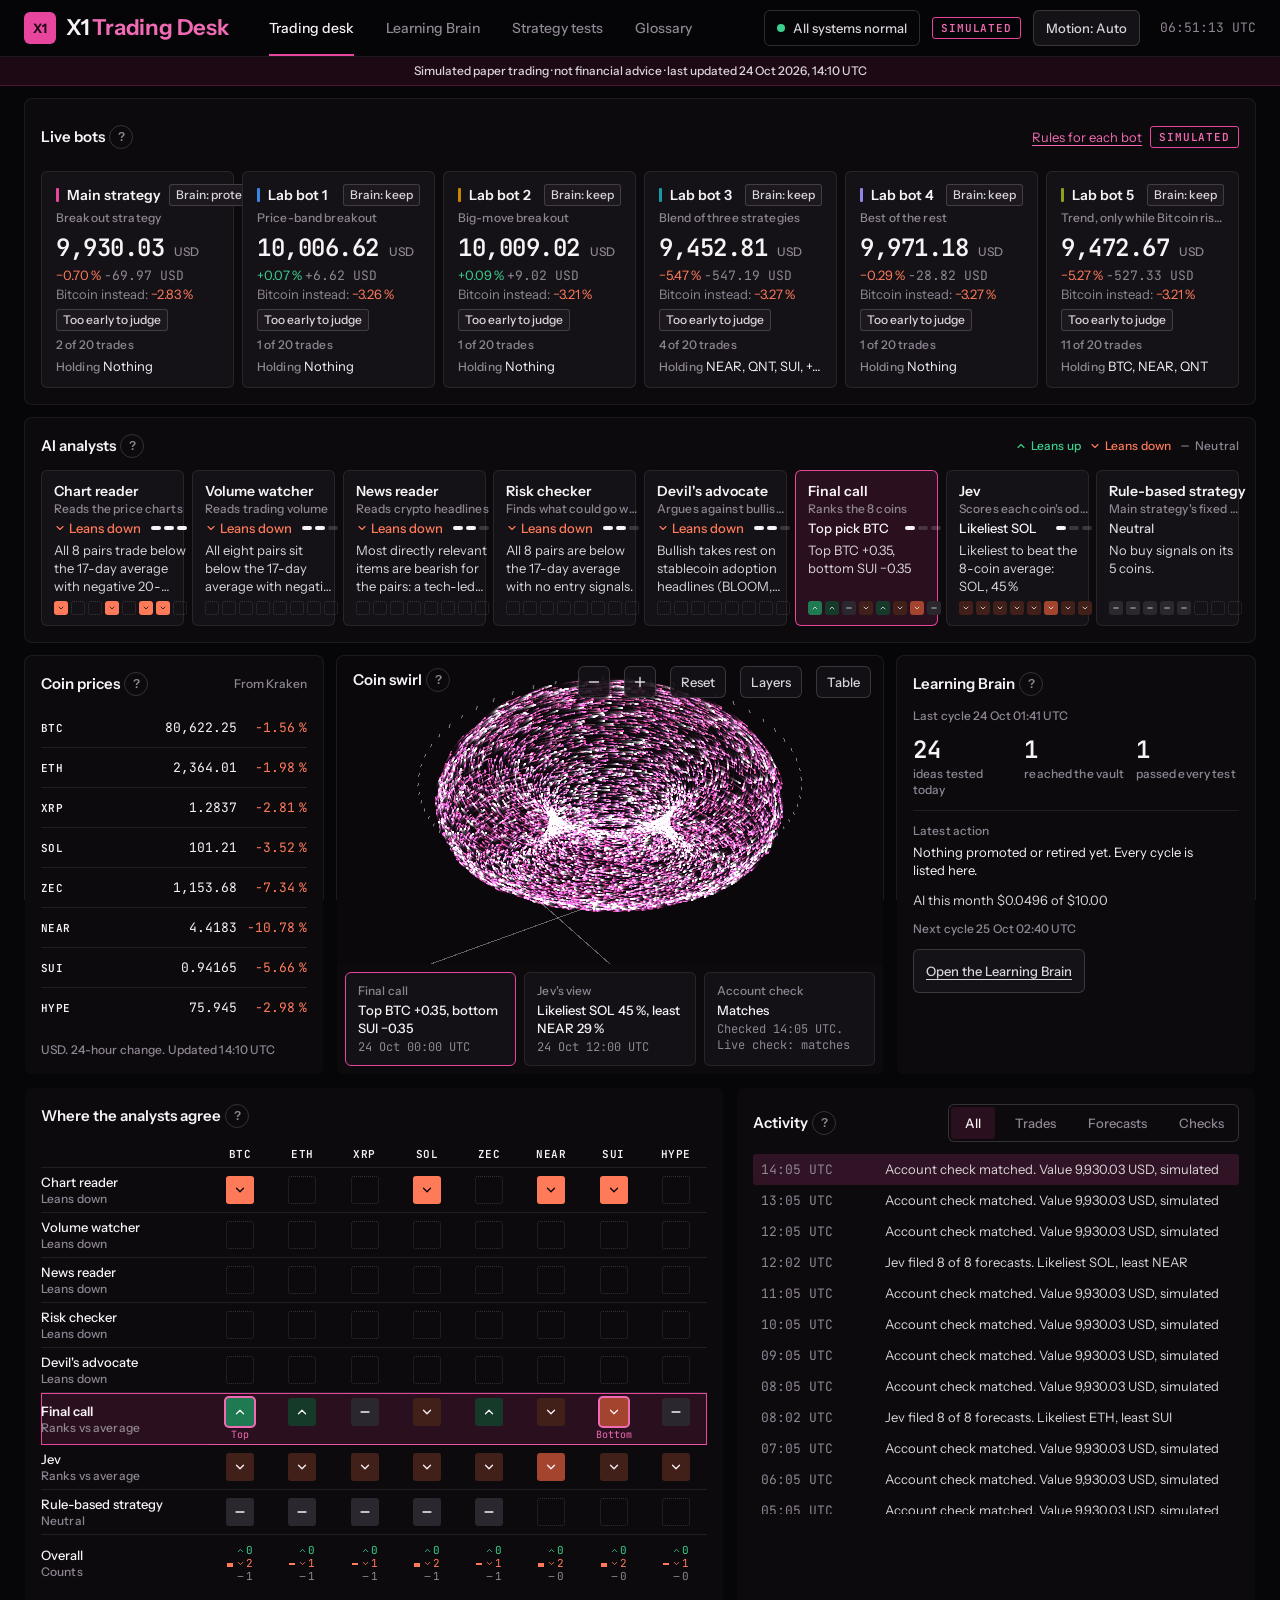
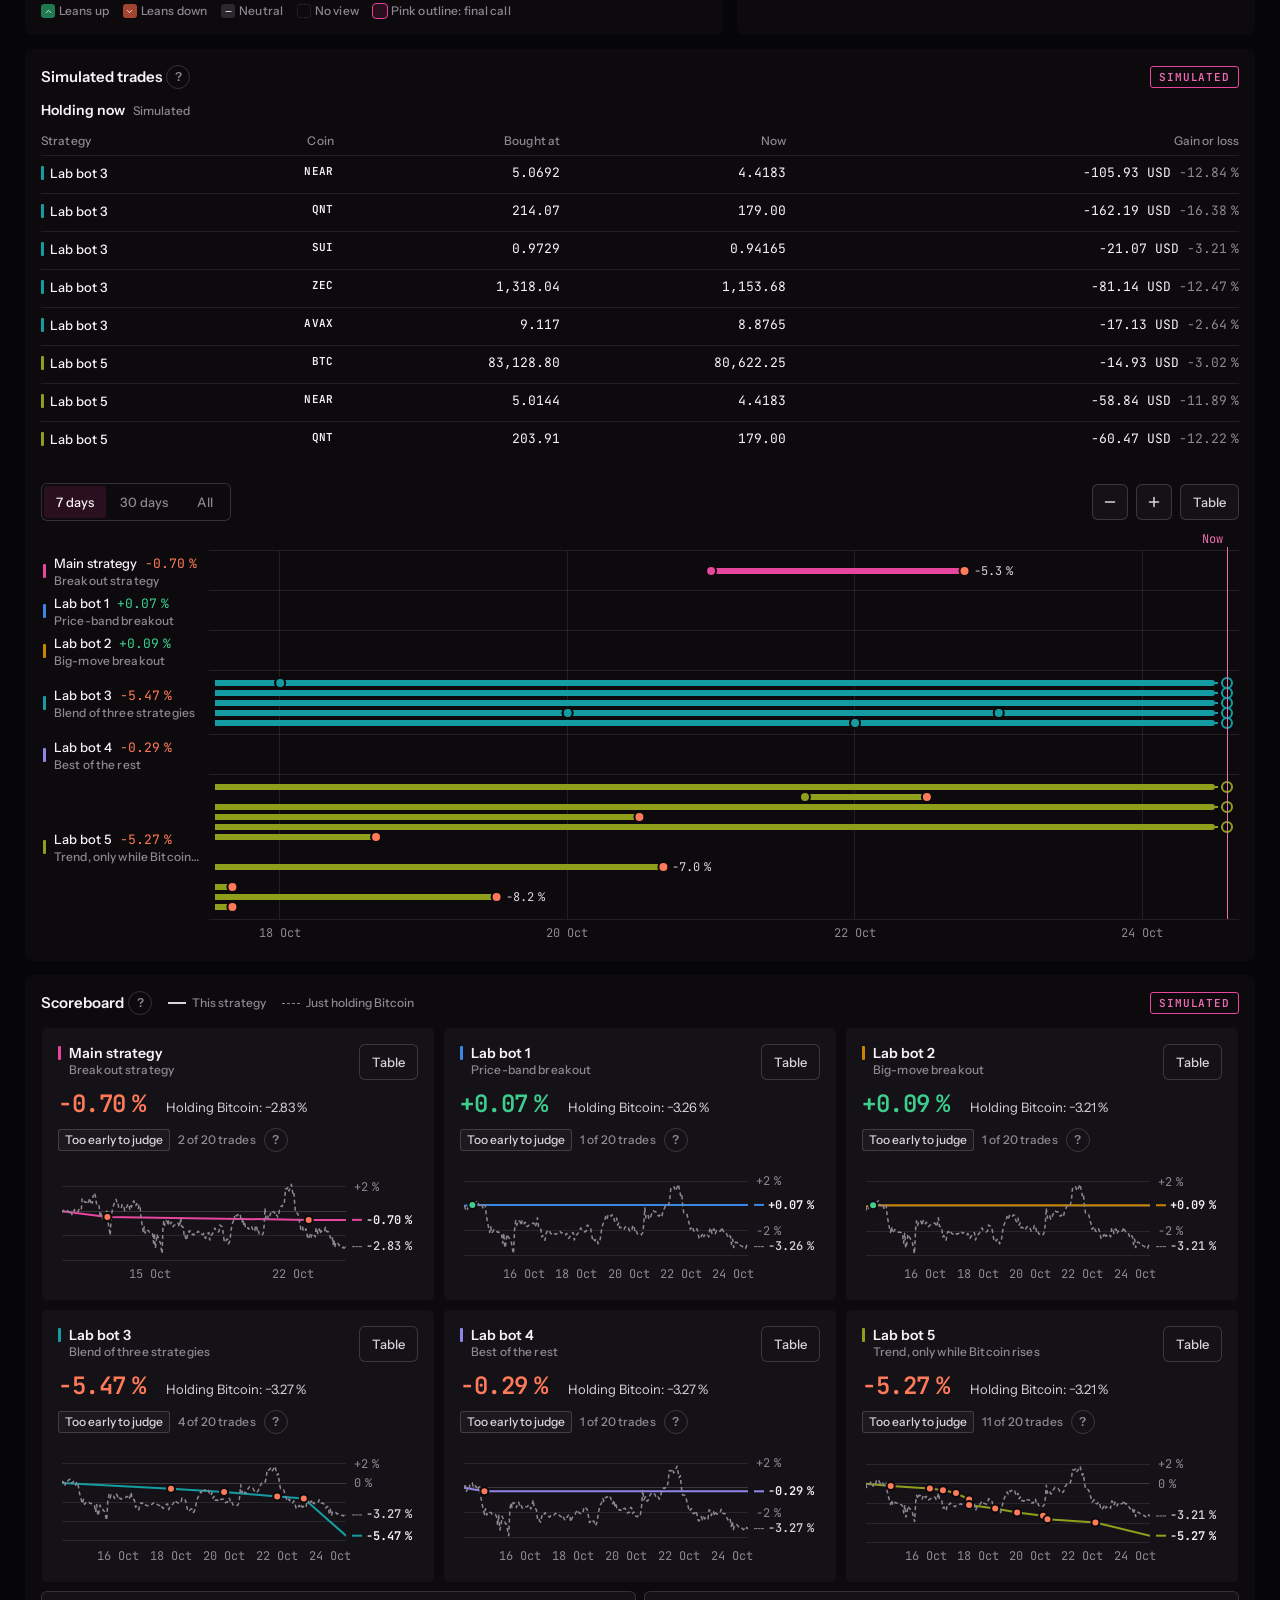
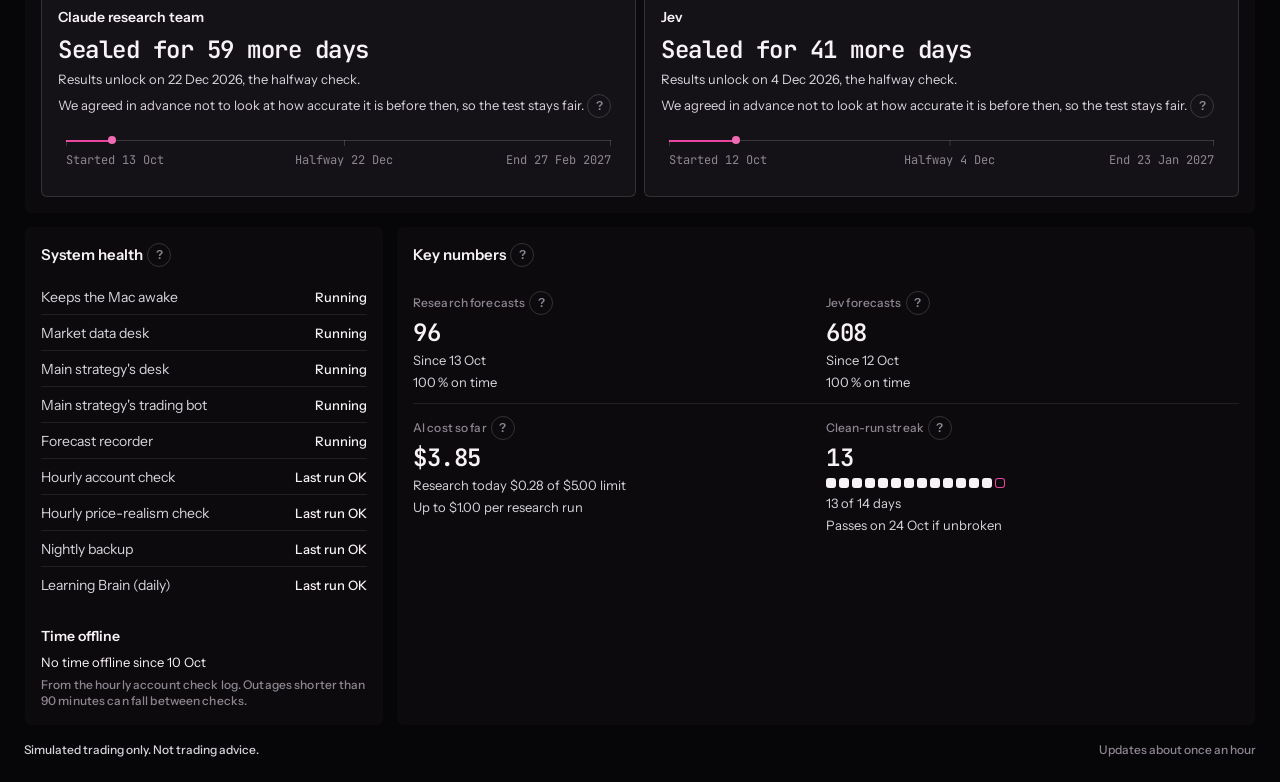
==== index.html @ 458a0d9d "Snapshot 2026-10-24 14:10 UTC" ====
<!doctype html>
<html lang="en" data-motion="on">
<head>
<meta name="robots" content="noindex, nofollow">
<meta name="referrer" content="no-referrer">
<meta charset="utf-8">
<meta name="viewport" content="width=device-width, initial-scale=1">
<meta name="color-scheme" content="dark">
<title>Trading desk · X1</title>
<link rel="icon" type="image/svg+xml" href="./assets/favicon-uSS-8CfS.svg">
  <script type="module" crossorigin src="./assets/desk-BNpgxO-e.js"></script>
  <link rel="modulepreload" crossorigin href="./assets/shell-DyZmgbbQ.js">
  <link rel="modulepreload" crossorigin href="./assets/icons-zOqk7iI_.js">
  <link rel="modulepreload" crossorigin href="./assets/countup-D6njIxAh.js">
  <link rel="stylesheet" crossorigin href="./assets/shell-BkfWQHtd.css">
  <link rel="stylesheet" crossorigin href="./assets/desk-xNZAz26o.css">
</head>
<body>
<a class="skip" href="#swirl">Skip to the coin swirl</a>
<header class="statusbar">
  <div class="sb-inner">
    <a class="brand" href="./"><span class="mark" aria-hidden="true">X1</span><span class="wordmark"><span class="wm-x1">X1 </span><span class="pink">Trading Desk</span></span></a>
    <nav class="sb-nav" aria-label="Pages"><a href="./" aria-current="page"><span class="nav-long">Trading desk</span><span class="nav-short" aria-hidden="true">Desk</span></a><a href="brain.html"><span class="nav-long">Learning Brain</span><span class="nav-short" aria-hidden="true">Brain</span></a><a href="lab.html"><span class="nav-long">Strategy tests</span><span class="nav-short" aria-hidden="true">Tests</span></a><a href="glossary.html">Glossary</a></nav>
    <div class="sb-right">
      <button type="button" class="pill" id="sb-status"><span class="dot" aria-hidden="true"></span><span class="pill-full">Checking systems</span><span class="pill-short">Checking</span></button>
      <div class="pop sb-pop" id="sb-status-pop" role="dialog" aria-label="System status"><p id="sb-status-text">Checking systems.</p></div>
      <button type="button" class="stamp" id="sb-stamp">SIMULATED</button>
      <div class="pop" id="sb-stamp-pop" role="dialog" aria-label="About simulated"><p>No real money. Live trading is off; every amount here is simulated.</p><a class="pop-link" href="glossary.html#simulated">In the glossary</a></div>
      <button type="button" class="btn sb-motion" id="sb-motion"><span class="m-full">Motion: Auto</span><span class="m-short">Motion</span></button>
      <div class="pop" id="sb-motion-pop" role="dialog" aria-label="Show motion">
        <fieldset><legend>Show motion</legend>
          <label class="radio"><input type="radio" name="x1-motion" value="auto"><span id="sb-follow">Follow my Mac</span></label>
          <label class="radio"><input type="radio" name="x1-motion" value="on"><span>On</span></label>
          <label class="radio"><input type="radio" name="x1-motion" value="off"><span>Off</span></label>
        </fieldset>
      </div>
      <span class="clock t-data" id="sb-clock" aria-hidden="true"></span>
    </div>
  </div>
</header><p class="share-banner" role="note">Simulated paper trading · not financial advice · last updated <time id="share-updated">24 Oct 2026, 14:10 UTC</time></p>
<main id="main" class="page desk">
  <h1 class="sr-only">Trading desk</h1>
  <section class="panel p-bots" id="p-bots"></section>
  <section class="panel p-analysts" id="p-analysts"></section>
  <section class="panel p-swirl" id="swirl" aria-labelledby="h-swirl" tabindex="-1"><div id="swirl-host"></div><div id="rail"></div></section>
  <section class="panel p-prices" id="p-prices"></section>
  <section class="panel p-brain" id="p-brain"></section>
  <section class="panel p-agreement" id="p-agreement"></section>
  <section class="panel p-activity" id="p-activity"></section>
  <section class="panel p-trades" id="p-trades"></section>
  <section class="panel p-scoreboard" id="p-scoreboard"></section>
  <section class="panel p-health" id="p-health"></section>
  <section class="panel p-keys" id="p-keys"></section>
</main>
<div class="offline" id="offline" role="alert" hidden></div>
<footer class="site-foot"><span class="mid">Simulated trading only. Not trading advice.</span><span>Updates about once an hour</span></footer>
<div class="sr-only" id="live" aria-live="polite"></div>
</body>
</html>
---- assets/shell-BkfWQHtd.css ----
:root{--lightningcss-light: ;--lightningcss-dark:initial;color-scheme:dark;--bg:#060507;--panel:#0c0a0d;--raised:#151217;--raised-2:#1c181e;--sheet:#110e12;--scrim:#0605079e;--line:#ffffff16;--line-hi:#ffffff29;--line-strong:#ffffff42;--line-solid:#1d1a1f;--hatch:#ffffff0b;--ink:#f7f2f6;--text:#d9d4dc;--muted:#8f8693;--faint:#5d5662;--pink-950:#1d0914;--pink-900:#2a0f1f;--pink-800:#4a1636;--pink-700:#8a2463;--pink-600:#c4307f;--pink-500:#e8459f;--pink-400:#f06bb3;--pink-300:#f594c8;--pink-200:#fabddc;--pink-a16:#e8459f29;--accent:var(--pink-500);--accent-text:var(--pink-400);--on-accent:#1a0711;--up:#3ccf8e;--down:#ff7a59;--warn:#f2b84b;--up-1:#163a2a;--up-2:#1f7a52;--up-3:#3ccf8e;--down-1:#41201a;--down-2:#a3442f;--down-3:#ff7a59;--neutral-cell:#2b272e;--s-arm-a:#e8459f;--s-lab-1:#3987e5;--s-lab-2:#c98500;--s-lab-3:#159ca3;--s-lab-4:#9085e9;--s-lab-5:#8f9f1c;--s-lab-6:#ad6ac8;--s-lab-7:#b97a35;--s-hold:#8f8693;--s-1:4px;--s-2:8px;--s-3:12px;--s-4:16px;--s-5:20px;--s-6:24px;--s-8:32px;--s-10:40px;--s-12:48px;--gap:12px;--pad-panel:16px;--page-x:24px;--row:36px;--r-0:8px;--r-1:6px;--r-2:3px;--shadow-1:0 2px 6px #14040c80, 0 10px 24px -10px #000000b3;--shadow-2:0 24px 56px -18px #040003cc, 0 0 0 1px #f06bb32e;--z-base:0;--z-tilt:1;--z-swirl-ui:2;--z-sticky:20;--z-expanded:15;--z-popover:40;--z-scrim:49;--z-sheet:50;--z-toast:60;--z-skip:70;--d-instant:.1s;--d-fast:.16s;--d-base:.24s;--d-slow:.4s;--d-flip:.48s;--d-count:.9s;--ease-out:cubic-bezier(.16, 1, .3, 1);--ease-out-soft:cubic-bezier(.33, 1, .68, 1);--ease-in-out:cubic-bezier(.65, 0, .35, 1);--ease-in:cubic-bezier(.5, 0, .75, 0);--sans:"Instrument Sans Variable", ui-sans-serif, -apple-system, "Segoe UI", sans-serif;--mono:"JetBrains Mono Variable", ui-monospace, "SF Mono", Menlo, monospace;--lx:-9999px;--ly:-9999px;--lamp-k:0}@media (width<=719px){:root{--gap:10px;--pad-panel:12px;--page-x:16px}}@media (width>=720px) and (width<=1279px){:root{--page-x:20px}}html[data-motion=off] *{transition-duration:0s!important;animation-duration:0s!important}@font-face{font-family:Instrument Sans Variable;font-style:normal;font-display:swap;font-weight:400 700;src:url(./instrument-sans-latin-wght-normal-BbzFLZTg.woff2)format("woff2-variations");unicode-range:U+??,U+131,U+152-153,U+2BB-2BC,U+2C6,U+2DA,U+2DC,U+304,U+308,U+329,U+2000-206F,U+20AC,U+2122,U+2191,U+2193,U+2212,U+2215,U+FEFF,U+FFFD}@font-face{font-family:JetBrains Mono Variable;font-style:normal;font-display:swap;font-weight:100 800;src:url(./jetbrains-mono-latin-wght-normal-B9CIFXIH.woff2)format("woff2-variations");unicode-range:U+??,U+131,U+152-153,U+2BB-2BC,U+2C6,U+2DA,U+2DC,U+304,U+308,U+329,U+2000-206F,U+20AC,U+2122,U+2191,U+2193,U+2212,U+2215,U+FEFF,U+FFFD}*,:before,:after{box-sizing:border-box}html{background:var(--bg);-webkit-text-size-adjust:100%;scrollbar-width:thin;scrollbar-color:#2b272e transparent}body{min-height:100dvh;color:var(--text);font:400 14px/20px var(--sans);font-size-adjust:from-font;font-feature-settings:"ss01" 0;-webkit-font-smoothing:antialiased;caret-color:var(--pink-400);background:radial-gradient(circle 240px at var(--lx) var(--ly), rgba(255, 150, 200, calc(var(--lamp-k) * .14)) 0, rgba(255, 150, 200, calc(var(--lamp-k) * .14)) 90px, rgba(255, 150, 200, calc(var(--lamp-k) * .063)) 165px, #ff96c800 240px) fixed, var(--bg);margin:0}::selection{color:#fff;background:#e8459f59}a{color:var(--accent-text);text-underline-offset:3px;text-decoration-thickness:1px}a:hover{color:var(--pink-300)}:focus-visible{outline:2px solid var(--pink-400);outline-offset:2px;border-radius:inherit}button,input,select,textarea{font:inherit;color:inherit}button{cursor:pointer}h1,h2,h3{text-wrap:balance;margin:0}p{text-wrap:pretty;margin:0}table{border-collapse:collapse;width:100%}[hidden]{display:none!important}.num,[data-num]{font-family:var(--mono);font-variant-numeric:tabular-nums;font-feature-settings:"zero" 0}.t-display{font:600 32px/36px var(--mono);letter-spacing:-.02em;color:var(--ink);font-variant-numeric:tabular-nums}.t-kpi{font:600 24px/28px var(--mono);letter-spacing:-.02em;color:var(--ink);font-variant-numeric:tabular-nums}.t-h1{font:650 24px/30px var(--sans);letter-spacing:-.01em;color:var(--ink)}.t-h2{font:600 15px/20px var(--sans);color:var(--ink)}.t-h3{font:600 14px/18px var(--sans);color:var(--ink)}.t-body{font:400 14px/20px var(--sans)}.t-small{font:400 13px/18px var(--sans)}.t-label{font:500 12px/16px var(--sans);letter-spacing:.01em;color:var(--muted)}.t-data{font:400 13px/18px var(--mono);font-variant-numeric:tabular-nums}.t-data-sm{font:400 12px/16px var(--mono);font-variant-numeric:tabular-nums}.t-tick{font:600 11px/14px var(--mono);letter-spacing:.04em;text-transform:uppercase}.ink{color:var(--ink)}.muted{color:var(--muted)}.up{color:var(--up)}.down{color:var(--down)}.pink{color:var(--accent-text)}.sr-only{clip:rect(0 0 0 0);white-space:nowrap;border:0;width:1px;height:1px;margin:-1px;padding:0;overflow:hidden;position:absolute!important}.ellipsis{text-overflow:ellipsis;white-space:nowrap;min-width:0;overflow:hidden}.skip{z-index:var(--z-skip);background:var(--raised);color:var(--ink);border-radius:var(--r-1);border:1px solid var(--line-strong);padding:12px 16px;text-decoration:none;position:fixed;top:-100px;left:16px}.skip:focus{top:12px}.panel{border-radius:var(--r-0);min-width:0;padding:var(--pad-panel);background:radial-gradient(circle 240px at var(--lx) var(--ly), rgba(255, 150, 200, calc(var(--lamp-k) * .135)) 0, rgba(255, 150, 200, calc(var(--lamp-k) * .135)) 90px, rgba(255, 150, 200, calc(var(--lamp-k) * .061)) 165px, #ff96c800 240px) padding-box fixed, linear-gradient(var(--panel), var(--panel)) padding-box, radial-gradient(circle 200px at var(--lx) var(--ly), color-mix(in srgb, var(--pink-400) calc(var(--lamp-k) * 70%), var(--line-solid)) 0, var(--line-solid) 70%) border-box fixed;border:1px solid #0000;position:relative}.card{border-radius:var(--r-1);background:radial-gradient(circle 240px at var(--lx) var(--ly), rgba(255, 150, 200, calc(var(--lamp-k) * .08)) 0, rgba(255, 150, 200, calc(var(--lamp-k) * .08)) 90px, rgba(255, 150, 200, calc(var(--lamp-k) * .036)) 165px, #ff96c800 240px) padding-box fixed, linear-gradient(var(--raised), var(--raised)) padding-box, radial-gradient(circle 200px at var(--lx) var(--ly), color-mix(in srgb, var(--pink-400) calc(var(--lamp-k) * 70%), #29252b) 0, #29252b 70%) border-box fixed;border:1px solid #0000;min-width:0;position:relative}.panel-head{align-items:center;gap:var(--s-2);min-height:24px;margin-bottom:var(--s-3);flex-wrap:wrap;display:flex}.panel-head .t-h2{align-items:center;gap:var(--s-1);display:flex}.panel-head .push{align-items:center;gap:var(--s-2);flex-wrap:wrap;margin-left:auto;display:flex}.tag{font:500 12px/16px var(--sans);color:var(--muted)}.empty{color:var(--muted);font:400 13px/18px var(--sans)}.skeleton{border-radius:var(--r-2);background:var(--raised);height:14px;margin:8px 0;display:block}.skeleton.w60{width:60%}.skeleton.w40{width:40%}.skeleton.w80{width:80%}.stamp{font:600 11px/14px var(--mono);letter-spacing:.08em;color:var(--accent-text);border:1px solid var(--pink-500);border-radius:var(--r-2);white-space:nowrap;background:0 0;justify-content:center;align-items:center;padding:3px 8px;display:inline-flex}button.stamp{position:relative}button.stamp:after,.hit:after{content:"";position:absolute;inset:-12px -4px}.btn{border-radius:var(--r-1);border:1px solid var(--line-hi);background:var(--raised);min-height:36px;color:var(--text);font:500 13px/18px var(--sans);white-space:nowrap;transition:background-color .12s var(--ease-out), border-color .12s var(--ease-out), transform 80ms var(--ease-out);justify-content:center;align-items:center;gap:6px;padding:0 12px;display:inline-flex;position:relative}.btn:after{content:"";position:absolute;inset:-5px}.btn:hover{background:var(--raised-2);border-color:var(--line-strong);color:var(--ink)}.btn:active{transform:scale(.98)translateY(1px)}.btn[aria-pressed=true]{background:var(--pink-900);border-color:var(--pink-500);color:var(--ink)}.icon{vertical-align:-3px;flex:none;width:16px;height:16px;display:inline-block}.seg{border:1px solid var(--line-hi);border-radius:var(--r-1);background:var(--panel);gap:2px;padding:2px;display:inline-flex}.seg label{border-radius:var(--r-2);min-width:44px;min-height:32px;font:500 13px/18px var(--sans);color:var(--muted);cursor:pointer;transition:background-color .12s var(--ease-out), color .12s var(--ease-out);justify-content:center;align-items:center;padding:0 12px;display:inline-flex;position:relative}.seg label:after{content:"";position:absolute;inset:-7px -1px}.seg label:hover{color:var(--text)}.seg input{opacity:0;width:1px;height:1px;position:absolute}.seg label:has(input:checked){background:var(--pink-900);color:var(--ink)}.seg label:has(input:focus-visible){outline:2px solid var(--pink-400);outline-offset:1px}.chip{border-radius:var(--r-2);border:1px solid var(--line-hi);font:500 12px/16px var(--sans);color:var(--text);background:var(--raised-2);white-space:nowrap;align-items:center;gap:4px;padding:2px 6px;display:inline-flex}.chip.warn{color:var(--warn)}.chip.bad{color:var(--down)}.q{border:1px solid var(--line-hi);width:24px;height:24px;color:var(--muted);font:600 12px/1 var(--sans);transition:border-color .12s var(--ease-out), color .12s var(--ease-out);background:0 0;border-radius:50%;flex:none;place-items:center;padding:0;display:inline-grid;position:relative}.q:after{content:"";border-radius:50%;position:absolute;inset:-11px}.q:hover,.q[aria-expanded=true]{border-color:var(--line-strong);color:var(--ink)}.pop{background:var(--raised);max-width:min(300px,100vw - 16px);color:var(--text);border:1px solid var(--line-hi);border-radius:var(--r-1);box-shadow:var(--shadow-1);font:400 14px/20px var(--sans);text-align:left;z-index:var(--z-popover);margin:0;padding:12px 16px;position:fixed;inset:auto}[popover]:not(:popover-open){pointer-events:none}.pop p+p,.pop p+a,.pop p+.pop-list{margin-top:8px}.pop .pop-link{align-items:center;min-height:44px;margin-bottom:-12px;display:inline-flex}.pop .pop-list{margin:8px 0 0;padding-left:18px}.pop fieldset{border:0;margin:0;padding:0}.pop legend{font:600 14px/18px var(--sans);color:var(--ink);margin-bottom:4px;padding:0}.pop .radio{cursor:pointer;align-items:center;gap:10px;min-height:44px;display:flex}.pop .radio input{accent-color:var(--pink-500);width:16px;height:16px;margin:0}.copy-btn{background:var(--raised-2);min-height:36px}.copy-btn .lbl{text-align:left;min-width:9ch;display:inline-block}.dir{align-items:center;gap:4px;display:inline-flex}.page{max-width:1560px;padding:12px var(--page-x) 0;margin:0 auto}.site-foot{max-width:1560px;padding:16px var(--page-x) 24px;flex-wrap:wrap;justify-content:space-between;gap:12px;margin:0 auto;display:flex}.site-foot span{font:500 12px/16px var(--sans);color:var(--muted)}.site-foot .mid{color:var(--text)}.offline{z-index:var(--z-toast);border:1px solid var(--down);border-radius:var(--r-0);background:var(--raised);width:min(560px,100vw - 32px);color:var(--ink);box-shadow:var(--shadow-1);padding:12px 16px;position:fixed;top:64px;left:50%;transform:translate(-50%)}@media (width<=719px){.offline{top:104px}}.tbl th{font:500 12px/16px var(--sans);letter-spacing:.01em;color:var(--muted);text-align:right;border-bottom:1px solid var(--line);white-space:nowrap;padding:6px 0 6px 12px}.tbl td{border-bottom:1px solid var(--line);text-align:right;vertical-align:top;color:var(--ink);padding:8px 0 8px 12px}.tbl th:first-child,.tbl td:first-child{text-align:left;padding-left:0}.tbl tr:last-child td{border-bottom:0}.tap-ring{border:1px solid var(--pink-400);pointer-events:none;width:120px;height:120px;z-index:var(--z-toast);opacity:0;border-radius:50%;margin:-60px 0 0 -60px;position:fixed;top:0;left:0}[data-turn]{transform-origin:50%;will-change:transform}[data-turn] .card,.card[data-turn]{--lx:var(--tx,-9999px);--ly:var(--ty,-9999px);background-attachment:scroll}@view-transition{navigation:auto}.statusbar{view-transition-name:statusbar}::view-transition-old(root){animation:.16s cubic-bezier(.5,0,.75,0) both vt-out}::view-transition-new(root){animation:.24s var(--ease-out-soft) both vt-in}::view-transition-group(statusbar){animation:none}@keyframes vt-out{to{opacity:0}}@keyframes vt-in{0%{opacity:0;transform:translateY(8px)}}.statusbar{z-index:var(--z-sticky);-webkit-backdrop-filter:blur(12px);border-bottom:1px solid var(--line);background:#060507db;position:sticky;top:0}.sb-inner{max-width:1560px;height:56px;padding:0 var(--page-x);align-items:center;gap:var(--s-6);margin:0 auto;display:flex}.brand{color:var(--ink);flex:none;align-items:center;gap:10px;min-height:44px;text-decoration:none;display:flex}.brand:hover{color:var(--ink)}.mark{border-radius:var(--r-1);background:var(--pink-500);width:32px;height:32px;color:var(--on-accent);font:700 13px/1 var(--sans);letter-spacing:-.01em;place-items:center;display:grid}.wordmark{font:650 22px/28px var(--sans);letter-spacing:-.01em;white-space:nowrap}.sb-nav{align-items:stretch;height:56px;display:flex}.sb-nav a{color:var(--muted);font:500 14px/20px var(--sans);white-space:nowrap;transition:color .12s var(--ease-out);align-items:center;padding:0 16px;text-decoration:none;display:flex;position:relative}.sb-nav a:after{content:"";background:var(--pink-500);transform-origin:0;height:2px;transition:transform .2s var(--ease-out);position:absolute;bottom:0;left:16px;right:16px;transform:scaleX(0)}.sb-nav a:hover{color:var(--text)}.sb-nav a:hover:after{background:var(--line-strong);transform:scaleX(.35)}.sb-nav a[aria-current=page]{color:var(--ink)}.sb-nav a[aria-current=page]:after{background:var(--pink-500);transform:scaleX(1)}.sb-nav .nav-short{display:none}.sb-right{align-items:center;gap:var(--s-3);min-width:0;margin-left:auto;display:flex}.pill{border-radius:var(--r-1);border:1px solid var(--line-hi);min-height:36px;color:var(--text);font:500 13px/18px var(--sans);white-space:nowrap;transition:background-color .12s var(--ease-out), border-color .12s var(--ease-out);background:0 0;align-items:center;gap:8px;padding:0 12px;display:inline-flex;position:relative}.pill:after{content:"";position:absolute;inset:-5px}.pill:hover{background:var(--raised-2);border-color:var(--line-strong)}.pill .dot{background:var(--up);border-radius:50%;flex:none;width:8px;height:8px}.pill.attn .dot{background:var(--warn)}.pill.attn{color:var(--ink)}.pill-short,.sb-motion .m-short{display:none}.clock{color:var(--muted);white-space:nowrap;text-align:right;min-width:13ch}.sb-pop{max-width:min(360px,100vw - 16px)}@media (width<=1279px){.wordmark{font-size:20px}.sb-inner{gap:var(--s-4)}.pill-full{display:none}.pill-short{display:inline}.sb-nav a{padding:0 12px}.sb-nav a:after{left:12px;right:12px}}@media (width<=1023px){.sb-nav .nav-long{clip:rect(0 0 0 0);white-space:nowrap;width:1px;height:1px;position:absolute;overflow:hidden}.sb-nav .nav-short{display:inline}.clock,.pill-full{display:none}.pill-short{display:inline}.sb-inner{gap:var(--s-2)}.sb-nav a{padding:0 12px}.sb-nav a:after{left:12px;right:12px}.wordmark{font-size:18px;line-height:24px}}@media (width<=899px){.sb-motion .m-full{display:none}.sb-motion .m-short{display:inline}.wm-x1{clip:rect(0 0 0 0);white-space:nowrap;width:1px;height:1px;position:absolute;overflow:hidden}.sb-nav a{padding:0 10px}.sb-nav a:after{left:10px;right:10px}}@media (width<=859px){.pill{justify-content:center;min-width:44px;padding:0 10px}.pill-short{display:none}.pill-full{clip:rect(0 0 0 0);white-space:nowrap;width:1px;height:1px;display:inline;overflow:hidden;position:absolute!important}}@media (width<=719px){.sb-inner{height:auto;padding:0 var(--page-x);flex-wrap:wrap;row-gap:0}.brand{height:52px}.pill{justify-content:center;min-width:44px;padding:0 10px}.pill-short{display:none}.pill-full{clip:rect(0 0 0 0);white-space:nowrap;width:1px;height:1px;display:inline;overflow:hidden;position:absolute!important}.sb-nav{width:calc(100% + 2 * var(--page-x));margin:0 calc(-1 * var(--page-x));border-top:1px solid var(--line);order:3;height:45px}.sb-nav a{flex:1 1 0;justify-content:center;padding:0 4px;font-size:13px}.sb-nav a:after{left:12px;right:12px}.wordmark{font-size:17px;line-height:24px}.mark{width:28px;height:28px;font-size:12px}.brand{gap:8px}.sb-right{gap:6px}.stamp{padding:3px 6px}.sb-motion{padding:0 10px}}@media (width<=370px){.wordmark{font-size:15px}}.desk{gap:var(--gap);grid-template-columns:minmax(0,1fr);grid-template-areas:"sw""bt""an""pr""bc""ag""at""tr""sb""he""ke";display:grid}.p-bots{grid-area:bt}.p-analysts{grid-area:an}.p-swirl{grid-area:sw}.p-prices{grid-area:pr}.p-brain{grid-area:bc}.p-agreement{grid-area:ag}.p-activity{grid-area:at}.p-trades{grid-area:tr}.p-scoreboard{grid-area:sb}.p-health{grid-area:he}.p-keys{grid-area:ke}@media (width>=720px){.desk{grid-template-columns:minmax(0,1fr) minmax(0,1fr);grid-template-areas:"sw sw""bt bt""an an""pr bc""ag ag""at at""tr tr""sb sb""he he""ke ke"}}@media (width>=1024px){.desk{grid-template-columns:minmax(0,1fr) minmax(0,1fr);grid-template-areas:"sw sw""bt bt""an an""pr bc""ag at""tr tr""sb sb""he ke"}}@media (width>=1024px) and (width<=1279px){.desk{grid-template-columns:340px minmax(0,1fr) 400px;grid-template-areas:"sw sw sw""bt bt bt""an an an""pr bc bc""ag ag at""tr tr tr""sb sb sb""he ke ke"}}@media (width>=1280px){.desk{grid-template:"bt bt bt bt bt""an an an an an""pr sw sw sw bc"clamp(420px,100dvh - 486px,640px)"ag ag ag at at""tr tr tr tr tr""sb sb sb sb sb""he he ke ke ke"/300px 48px minmax(0,1fr) 148px 360px}.p-prices,.p-brain{overflow:auto}}.lab,.gloss{gap:var(--gap);display:grid}.page-title{justify-content:space-between;align-items:baseline;gap:var(--s-3);padding:var(--s-3) 0 var(--s-1);flex-wrap:wrap;display:flex}.share-banner{padding:6px var(--page-x);text-align:center;font:500 12px/16px var(--sans);color:var(--text);background:var(--pink-950);border-bottom:1px solid var(--pink-800);margin:0}
---- assets/desk-xNZAz26o.css ----
.p-analysts{position:relative}.an-legend{gap:12px;display:flex}.an-legend .icon,.an-stance .icon{width:12px;height:12px}.an-strip{grid-template-columns:repeat(8,minmax(0,1fr));gap:8px;display:grid}.an-card{min-width:0;height:156px;transition:opacity .2s var(--ease-out-soft);position:relative}.an-card.is-lifted{z-index:var(--z-expanded)}.has-open .an-card:not(.is-open){opacity:.55}.an-inner{height:100%;transition:border-color .12s var(--ease-out);grid-template-rows:auto minmax(0,1fr) 14px;row-gap:4px;padding:10px 12px;display:grid}.an-head{grid-template-rows:18px 16px 18px;row-gap:2px;min-width:0;display:grid}.an-card:hover .an-inner,.an-card.is-linked .an-inner{border-color:var(--line-strong)}.an-card.is-linked .an-inner{box-shadow:inset 0 0 0 1px var(--pink-400)}.an-card.final .an-inner{background:radial-gradient(circle 240px at var(--lx) var(--ly), rgba(255, 150, 200, calc(var(--lamp-k) * .08)) 0, rgba(255, 150, 200, calc(var(--lamp-k) * .08)) 90px, rgba(255, 150, 200, calc(var(--lamp-k) * .036)) 165px, #ff96c800 240px) padding-box, linear-gradient(var(--pink-900), var(--pink-900)) padding-box, linear-gradient(var(--pink-500), var(--pink-500)) border-box}.an-btn{all:unset;cursor:pointer;min-width:0;display:block}.an-btn:after{content:"";border-radius:var(--r-1);position:absolute;inset:0}.an-btn:focus-visible:after{outline:2px solid var(--pink-400);outline-offset:2px}.an-card:not(.is-open) .an-inner:has(.an-btn:active){transition:transform 80ms var(--ease-out);transform:scale(.985)}.an-stance{align-items:center;gap:6px;min-width:0;display:flex}.an-stance .sw{white-space:nowrap;text-overflow:ellipsis;align-items:center;gap:3px;min-width:0;font-weight:500;display:inline-flex;overflow:hidden}.an-stance .pips{margin-left:auto}.an-conf{white-space:nowrap;display:none}.pips{flex:none;gap:3px;display:inline-flex}.pips[hidden]{display:none}.pips i{background:var(--line-hi);border-radius:2px;width:10px;height:4px}.pips i.on{background:var(--ink)}.an-reason{color:var(--text);-webkit-line-clamp:3;text-wrap:pretty;-webkit-box-orient:vertical;max-height:3lh;display:-webkit-box;overflow:hidden}.an-coins{gap:3px;display:flex}.cell{border-radius:var(--r-2);width:28px;height:28px;color:var(--ink);transition:background-color .24s var(--ease-in-out), color .24s var(--ease-in-out);place-items:center;display:inline-grid}.cell.sm{width:14px;height:14px}.cell.sm .icon{width:8px;height:8px}.cell .icon{width:14px;height:14px}.cell.up1{background:var(--up-1)}.cell.up2{background:var(--up-2)}.cell.up3{background:var(--up-3);color:var(--bg)}.cell.dn1{background:var(--down-1)}.cell.dn2{background:var(--down-2)}.cell.dn3{background:var(--down-3);color:var(--bg)}.cell.neu{background:var(--neutral-cell)}.cell.none{outline:1px dotted var(--line-hi);outline-offset:-1px}.an-more{display:none}.an-card.is-open .an-inner{top:0;left:var(--shift,0px);width:var(--w,560px);border-radius:var(--r-0);height:auto;max-height:min(70dvh,620px);box-shadow:var(--shadow-2);border-color:var(--line-strong);flex-direction:column;padding:16px;display:flex;position:absolute}.an-card.final.is-open .an-inner{background:radial-gradient(circle 240px at var(--lx) var(--ly), rgba(255, 150, 200, calc(var(--lamp-k) * .08)) 0, rgba(255, 150, 200, calc(var(--lamp-k) * .08)) 90px, rgba(255, 150, 200, calc(var(--lamp-k) * .036)) 165px, #ff96c800 240px) padding-box, linear-gradient(var(--raised), var(--raised)) padding-box, linear-gradient(var(--pink-500), var(--pink-500)) border-box}.an-card.is-flipping .an-inner{overflow:hidden}.an-card.is-open .an-head{flex:none;padding-right:48px;position:relative}.an-card.is-open .an-reason,.an-card.is-open .an-coins{display:none}.an-card.is-open .an-conf{display:inline}.an-card.is-open .an-stance .pips{margin-left:6px}.an-card.is-open .an-more:not([hidden]){overscroll-behavior:contain;scrollbar-width:thin;scrollbar-color:#2b272e transparent;flex:auto;min-height:0;margin:12px -16px -16px;padding:0 16px 16px;display:block;overflow:auto}.an-more:focus{outline:none}.btn.ic.an-x{z-index:1;width:44px;height:44px;min-height:44px;padding:0;position:absolute;top:4px;right:4px}.an-x:after{inset:0}.blk+.blk{margin-top:20px}.blk h4{margin:0 0 6px}.blk p+p{margin-top:4px}.ad-coins{grid-template-columns:repeat(8,minmax(0,1fr));gap:8px 4px;margin:0;padding:0;list-style:none;display:grid}.ad-coin{text-align:center;justify-items:center;gap:4px;min-width:0;display:grid}.ad-coin .t-data-sm{overflow-wrap:anywhere}.ad-reasons{gap:6px;margin:12px 0 0;padding:0;list-style:none;display:grid}.ad-reasons li{grid-template-columns:44px minmax(0,1fr);align-items:baseline;gap:8px;display:grid}.ad-reasons .t-small{-webkit-line-clamp:2;-webkit-box-orient:vertical;display:-webkit-box;overflow:hidden}.ad-hist{margin:0;padding:0;list-style:none;display:grid}.ad-row{border-top:1px solid var(--line);grid-template-columns:136px minmax(0,1fr);gap:12px;padding:8px 0;display:grid}.ad-row:first-child{border-top:0;padding-top:0}.ad-row-b{gap:2px;min-width:0;display:grid}.ad-word{font-weight:500}.ad-row-b>.t-small:not(.ad-word):not(.ad-note){-webkit-line-clamp:2;-webkit-box-orient:vertical;display:-webkit-box;overflow:hidden}.ad-note-btn{all:unset;min-height:44px;font:500 13px/18px var(--sans);color:var(--accent-text);cursor:pointer;text-underline-offset:3px;justify-self:start;align-items:center;text-decoration:underline;text-decoration-thickness:1px;display:inline-flex;position:relative}.ad-note-btn:hover{color:var(--pink-300)}.ad-note-btn:focus-visible{outline:2px solid var(--pink-400);outline-offset:2px;border-radius:var(--r-2)}.ad-note{color:var(--text);max-width:68ch;overflow:hidden}.ad-foot{border-top:1px solid var(--line);flex-wrap:wrap;align-items:center;gap:4px 16px;padding-top:12px;display:flex}.ad-foot .q-wrap{margin-left:auto}.an-lock{min-height:44px;font:500 12px/16px var(--sans);align-items:center;display:inline-flex}.an-sheet{border:0;border-top:1px solid var(--line-strong);border-radius:var(--r-0) var(--r-0) 0 0;background:var(--sheet);width:100%;max-width:100%;max-height:86dvh;color:var(--text);box-shadow:var(--shadow-2);overscroll-behavior:contain;margin:0;padding:0;position:fixed;inset:auto 0 0;overflow:hidden}.an-sheet[open]{flex-direction:column;display:flex}.an-sheet.final{border-top-color:var(--pink-500)}.an-sheet::backdrop{background:var(--scrim);overscroll-behavior:contain;animation:an-scrim .24s var(--ease-out-soft);overflow:hidden}@keyframes an-scrim{0%{opacity:0}}html[data-motion=off] .an-sheet::backdrop{animation:none}.sh-grab{touch-action:none;cursor:grab;border-bottom:1px solid var(--line);flex:none;padding:8px 16px 12px;position:relative}.sh-handle{background:var(--line-strong);border-radius:2px;width:36px;height:4px;margin:0 auto 10px;display:block}.sh-head{gap:2px;padding-right:48px;display:grid}.sh-head h3:focus{outline:none}.sh-head .an-stance .pips{margin-left:6px}.an-sheet .an-x{top:12px;right:8px}.sh-body{overscroll-behavior:contain;padding:16px 16px max(16px, env(safe-area-inset-bottom));overflow:auto}.an-sheet .ad-coins{grid-template-columns:repeat(4,minmax(0,1fr))}.an-sheet .ad-row{grid-template-columns:minmax(0,1fr);gap:2px}@media (width<=1279px){.an-strip{grid-template-columns:repeat(4,minmax(0,1fr))}.an-card{height:164px}}@media (width<=719px){.an-strip{grid-template-columns:repeat(2,minmax(0,1fr))}.an-legend{display:none}}.mx-wrap{overflow:visible}.mx{table-layout:fixed;border-collapse:separate;border-spacing:0;width:100%}.mx th,.mx td{text-align:center;border-bottom:1px solid var(--line);vertical-align:middle;height:44px;padding:0 2px}.mx thead th{color:var(--ink);vertical-align:bottom;height:28px;padding-bottom:6px}.mx thead th:first-child,.mx tbody th{text-align:left;width:168px}.mx tbody th{padding:0 8px 0 0;font-weight:400}.mx td{position:relative}.mx td .cell{vertical-align:middle}.mx td:hover .cell{outline:1px solid var(--ink);outline-offset:1px}.mx-rn{all:unset;cursor:pointer;border-radius:var(--r-2);align-content:center;width:100%;min-height:44px;display:grid;position:relative}.mx-rn:focus-visible{outline:2px solid var(--pink-400);outline-offset:-2px}.mx th .rn{color:var(--ink);text-overflow:ellipsis;white-space:nowrap;font-weight:500;overflow:hidden}.mx th .t-label{text-overflow:ellipsis;white-space:nowrap;overflow:hidden}.mx-rn:hover .rn{color:var(--accent-text);text-underline-offset:3px;text-decoration:underline;text-decoration-thickness:1px}.mx tr{transition:background-color .12s var(--ease-out)}.mx tbody tr:not(.final):not(.overall):hover,.mx tbody tr.is-linked:not(.final){background:var(--raised-2)}.mx tr.is-linked th .rn{color:var(--accent-text)}.mx tr.final{background:var(--pink-900);outline:1px solid var(--pink-500);outline-offset:-1px}.mx tr.final:hover,.mx tr.final.is-linked{background:var(--pink-800)}.mx tr.final th .rn{font-weight:600}.mx .cell.pick{box-shadow:0 0 0 2px var(--pink-400)}.mx tr.final th,.mx tr.final td{height:52px}.mx tr.final td{vertical-align:top;padding-top:5px}.mx .pk{pointer-events:none;font-size:10px;line-height:12px;position:absolute;bottom:3px;left:0;right:0}.ov-h{display:grid}.mx .pk:empty{display:none}.mx tr.overall th,.mx tr.overall td{border-bottom:0;height:56px}.ov{align-items:center;gap:3px;display:inline-flex}.split{flex:none;grid-template-rows:1fr 1fr;width:6px;height:28px;display:grid}.split i{width:6px;min-height:0;display:block}.split .u{background:var(--up-3);align-self:end}.split .d{background:var(--down-3);align-self:start}.ov-n{justify-items:start;font-size:11px;line-height:13px;display:grid}.ov-n>span{align-items:center;gap:1px;display:inline-flex}.ov-n .icon{width:9px;height:9px}.mx-legend{flex-wrap:wrap;gap:6px 14px;margin-top:12px;display:flex}.cell.xs{width:14px;height:14px}.cell.xs .icon{width:9px;height:9px}.cell.fc{outline:1px solid var(--pink-500);background:var(--pink-900)}.mx-tip{z-index:var(--z-popover);pointer-events:none;background:var(--raised);max-width:min(260px,100vw - 16px);color:var(--text);border:1px solid var(--line-hi);border-radius:var(--r-1);box-shadow:var(--shadow-1);font:400 13px/18px var(--sans);padding:8px 12px;position:fixed;top:0;left:0}.mx-tip[hidden]{display:none}@media (width<=719px){.mx thead th:first-child,.mx tbody th{width:104px}.mx .cell{width:24px;height:24px}.mx .cell .icon{width:12px;height:12px}.mx .pk{display:none}.mx tr.final th,.mx tr.final td{height:44px}.mx tr.final td{vertical-align:middle;padding-top:0}.ov{flex-direction:column;gap:2px}.split{display:none}.ov-n{justify-items:center}}.p-prices{flex-direction:column;display:flex}.px-rows{display:grid}.px-row{border-bottom:1px solid var(--line);grid-template-columns:44px minmax(0,1fr) auto 76px;align-items:center;gap:8px;min-height:40px;display:grid}.px-row:last-child{border-bottom:0}.px-price{text-align:right;white-space:nowrap}.px-ch{text-align:right;white-space:nowrap;min-width:8ch}.spark{width:76px;height:22px;display:block}.px-foot{margin-top:auto;padding-top:12px}@media (width>=1280px){.px-row{grid-template-columns:40px minmax(0,1fr) auto 48px;gap:6px}.spark{width:48px}}@media (width>=1280px) and (width<=1439px){.px-row{grid-template-columns:40px minmax(0,1fr) auto}.spark{display:none}}@media (width<=399px){.px-row{grid-template-columns:48px minmax(0,1fr) auto}.spark{display:none}}.lb-link{align-items:center;min-height:44px;display:inline-flex}.lb-grid{grid-template-columns:repeat(auto-fit,minmax(188px,1fr));gap:8px;display:grid}.lb{align-content:start;gap:4px;padding:12px 14px;display:grid}.lb-h{align-items:center;gap:8px;min-width:0;display:flex}.lb-h .sw{border-radius:1px;flex:none;width:3px;height:14px}.lb-h .t-h3{white-space:nowrap}.lb-st{flex-wrap:wrap;justify-content:flex-end;gap:4px;margin-left:auto;display:flex}.lb-type{text-overflow:ellipsis;white-space:nowrap;overflow:hidden}.lb-v{align-items:baseline;gap:6px;margin-top:4px;display:flex}.lb-chips{flex-wrap:wrap;align-items:center;gap:6px;margin-top:2px;display:flex}.lb-pnl{flex-wrap:wrap;column-gap:6px;display:flex}.lb-btc{flex-basis:100%}.lb-hold{color:var(--ink);text-overflow:ellipsis;white-space:nowrap;overflow:hidden}@media (width<=719px){.lb-grid{grid-template-columns:repeat(2,minmax(0,1fr))}.lb{padding:10px}.lb .t-kpi{font-size:20px;line-height:24px}.lb-st{justify-content:flex-start;margin-left:0}.lb-h{flex-wrap:wrap}}.bc-body{align-content:start;gap:12px;display:grid}.bc-stats{grid-template-columns:repeat(3,minmax(0,1fr));gap:8px;display:grid}.bc-stat{align-content:start;gap:2px;display:grid}.bc-act{border-top:1px solid var(--line);gap:4px;padding-top:12px;display:grid}.bc-act p{color:var(--ink)}.bc-open{justify-self:start;min-height:44px}.bc-stale{color:var(--warn)}.p-activity{flex-direction:column;display:flex}.log{align-content:start;max-height:360px;margin:0;padding:0;list-style:none;display:grid;overflow-y:auto}.lrow{border-radius:var(--r-2);transition:background-color .4s var(--ease-out);grid-template-columns:112px minmax(0,1fr);align-items:baseline;gap:12px;padding:6px 8px;display:grid}.lrow.top{background:var(--pink-a16)}.lrow .tx{color:var(--text);overflow-wrap:anywhere;flex-wrap:wrap;align-items:baseline;gap:6px;display:inline-flex}.lrow.fail .tx{color:var(--down)}.lrow .tx .icon{vertical-align:-2px;width:14px;height:14px}.lrow .q-wrap{vertical-align:middle;display:inline-flex}@media (width<=719px){.lrow{grid-template-columns:76px minmax(0,1fr);gap:8px;padding:6px 4px}.p-activity .panel-head .push{margin-left:0}.p-activity .panel-head{row-gap:16px}}.tr-hold-h{align-items:baseline;gap:8px;margin-bottom:8px;display:flex}.tbl-scroll{overflow-x:auto}.who{font:500 13px/18px var(--sans);color:var(--ink);white-space:nowrap;border-radius:var(--r-2);align-items:center;gap:6px;display:inline-flex}.who .sw,.tl-label .sw{border-radius:1px;flex:none;width:3px;height:14px}.tr-narrow{display:none}.tr-list{margin:0;padding:0;list-style:none}.tr-list li{border-bottom:1px solid var(--line);gap:2px;padding:10px 0;display:grid}.tr-list li:last-child{border-bottom:0}.tr-l1{align-items:baseline;gap:8px;display:flex}.tr-res{white-space:nowrap;margin-left:auto}@media (width<=719px){.tr-wide{display:none}.tr-narrow{display:block}}.tl-bar{flex-wrap:wrap;align-items:center;gap:8px;margin:24px 0 8px;display:flex}.tl-bar .seg label{justify-content:center;min-width:46px}.tl-tools{flex-wrap:wrap;align-items:center;gap:8px;margin-left:auto;display:flex}.tl-body{position:relative}.tl-body[hidden],.tl-table[hidden]{display:none}.tl-svg{touch-action:pan-y;cursor:crosshair;-webkit-user-select:none;user-select:none;border-radius:var(--r-2);width:100%;display:block;overflow:visible}.tl-svg.is-panning{cursor:grabbing}.tl-svg:focus-visible{outline:2px solid var(--pink-400);outline-offset:2px}.tl-svg text{font:400 12px/16px var(--mono);fill:var(--muted);font-variant-numeric:tabular-nums}.tl-grid line,.tl-lanes line{stroke:var(--line);shape-rendering:crispedges}.tl-now{stroke:var(--pink-400);stroke-width:1px;shape-rendering:crispedges}.tl-svg .tl-now-l{fill:var(--accent-text)}.tl-cross line{stroke:#f7f2f666;shape-rendering:crispedges}.tl-svg .tl-cross text{fill:var(--ink)}.tl-trade{cursor:pointer}.tl-hit{fill:#0000}.tl-bar{fill:var(--c);transform-box:fill-box;transform-origin:50%;transition:transform .12s var(--ease-out)}.tl-trade:hover .tl-bar,.tl-trade.is-active .tl-bar{transform:scaleY(1.667)}.tl-tail{stroke:var(--c);stroke-width:2px;stroke-dasharray:3 3}.tl-in{fill:var(--c);stroke:var(--panel);stroke-width:2px}.tl-out{stroke:var(--panel);stroke-width:2px}.tl-out.up{fill:var(--up)}.tl-out.down{fill:var(--down)}.tl-out.flat{fill:var(--text)}.tl-out.ring{fill:var(--panel);stroke:var(--c)}.tl-trade.pending .tl-in{fill:var(--panel);stroke:var(--c);stroke-dasharray:2 2}.tl-trade.is-active .tl-in,.tl-trade.is-active .tl-out{stroke:var(--ink)}.tl-svg .tl-res{fill:var(--text)}.tl-labels{pointer-events:none;width:100%;position:absolute;inset:0 auto auto 0}.tl-label{border-radius:var(--r-2);align-items:center;gap:8px;min-width:0;padding-left:2px;display:flex;position:absolute;left:0}.tl-lt{min-width:0}.tl-l1{flex-wrap:wrap;align-items:baseline;gap:0 8px;display:flex}.tl-l1 .nm{font:500 13px/18px var(--sans);color:var(--ink);white-space:nowrap}.tl-l1 .t-data{white-space:nowrap}.tl-label .dn{white-space:nowrap;text-overflow:ellipsis;color:var(--muted);display:none;overflow:hidden}@media (width>=1280px){.tl-label .dn{display:block}}@media (width>=720px) and (width<=1023px){.tl-l1 .t-data{font-size:12px;line-height:16px}}.tl-body.is-sm .tl-label{right:0}.tl-tip{z-index:2;pointer-events:none;will-change:transform;border:1px solid var(--line-hi);border-radius:var(--r-1);background:var(--raised-2);max-width:min(320px,100%);box-shadow:var(--shadow-1);font:500 13px/18px var(--sans);color:var(--ink);padding:6px 10px;position:absolute;top:0;left:0}.tl-empty{margin:8px 0 0}.tl-empty[hidden]{display:none}.tl-table{overscroll-behavior:contain;max-height:420px;overflow:auto}.tl-tbl td{white-space:nowrap}.tl-tbl td.wrap{white-space:normal;text-align:left;min-width:220px;color:var(--text)}.tl-card{width:min(364px,100vw - 16px);z-index:var(--z-popover);background:var(--raised);color:var(--text);border:1px solid var(--line-hi);border-radius:var(--r-1);box-shadow:var(--shadow-1);margin:0;padding:16px;position:fixed;inset:auto}.tc-head{align-items:flex-start;gap:8px;margin-bottom:12px;display:flex}.tc-titles{flex:1;min-width:0}.tc-titles h3:focus{outline:none}.tc-titles h3:focus-visible{outline:2px solid var(--pink-400);outline-offset:2px}.tc-close{width:36px;margin:-4px -4px 0 0;padding:0}.tc-head .stamp{margin-top:1px}.tc-rows{gap:8px;margin:0;display:grid}.tc-row{grid-template-columns:84px minmax(0,1fr);align-items:baseline;gap:12px;display:grid}.tc-row dt{color:var(--muted)}.tc-row dd{color:var(--ink);text-align:right;margin:0}.tc-row dd.t-small{color:var(--text);text-align:left}.tc-row dd.muted{color:var(--muted)}.tc-foot{border-top:1px solid var(--line);justify-content:space-between;align-items:center;gap:12px;margin-top:16px;padding-top:12px;display:flex}@media (width<=719px){.tl-card{border-radius:var(--r-0) var(--r-0) 0 0;background:var(--sheet);width:100%;max-width:none;max-height:86dvh;box-shadow:var(--shadow-2);padding:16px 16px calc(16px + env(safe-area-inset-bottom));inset:auto 0 0;overflow:auto}.tl-card::backdrop{background:var(--scrim)}.tc-close{width:44px;min-height:44px}}.ch{--ch-surface:var(--panel);min-width:0;margin:0;position:relative}.ch-box{position:relative}.ch-box[hidden],.ch-table[hidden]{display:none}.ch-svg{touch-action:pan-y;cursor:crosshair;-webkit-user-select:none;user-select:none;border-radius:var(--r-2);width:100%;display:block;overflow:visible}.ch-svg.is-panning{cursor:grabbing}.ch-svg:focus-visible{outline:2px solid var(--pink-400);outline-offset:2px}.ch-svg text{font:400 12px/16px var(--mono);fill:var(--muted);font-variant-numeric:tabular-nums}.ch-grid line{stroke:var(--line);stroke-width:1px;shape-rendering:crispedges}.ch-grid .zero line{stroke:var(--line-hi)}.ch-line{fill:none;stroke-width:2px;stroke-linejoin:round;stroke-linecap:round}.ch-line.dashed{stroke-width:1.5px;stroke-dasharray:4 3;stroke-linecap:butt}.ch-mark{stroke:var(--ch-surface);stroke-width:2px;transition:opacity .16s var(--ease-out)}.ch-mark.up{fill:var(--up)}.ch-mark.down{fill:var(--down)}.ch-mark.entry{fill:var(--ink)}.ch-cross line{stroke:#f7f2f666;stroke-width:1px;shape-rendering:crispedges}.ch-cross circle{stroke:var(--ch-surface);stroke-width:2px}.ch-tag{pointer-events:none;height:18px;font:600 12px/18px var(--mono);font-variant-numeric:tabular-nums;color:var(--ink);white-space:nowrap;will-change:transform;align-items:center;gap:4px;display:flex;position:absolute;top:0;left:0}.ch-tag+.ch-tag{color:var(--text);font-weight:500}.ch-tag i,.ch-tip-row i{border-top:2px solid;flex:none;width:10px;display:inline-block}.ch-tag i.dash,.ch-tip-row i.dash{border-top:1.5px dashed}.ch-tip{z-index:2;pointer-events:none;will-change:transform;white-space:nowrap;border:1px solid var(--line-hi);border-radius:var(--r-1);background:var(--raised-2);box-shadow:var(--shadow-1);padding:6px 10px;position:absolute;top:0;left:0}.ch-tip-row{align-items:center;gap:6px;display:flex}.ch-tip-row[hidden]{display:none}.ch-tip-row strong{font:600 13px/18px var(--mono);font-variant-numeric:tabular-nums;color:var(--ink)}.ch-tip-row span,.ch-tip-time{font:500 12px/16px var(--sans);color:var(--muted)}.ch-tip-time{margin-top:2px;display:block}.ch-empty{text-align:center;place-items:center;padding:0 12px;display:grid;position:absolute;inset:0}.ch-empty[hidden]{display:none}.ch-tools{flex-wrap:wrap;justify-content:flex-end;align-items:center;gap:8px;display:flex}.ch-live{gap:8px}.ch-live[hidden]{display:none}.ch-live-dot{background:var(--pink-400);border-radius:50%;width:6px;height:6px}.ch-icon{width:36px;padding:0}.ch-icon:disabled{color:var(--muted);border-color:var(--line);cursor:default;background:0 0}.ch-table{overscroll-behavior:contain;border-radius:var(--r-2);overflow:auto}.ch-table .tbl td,.ch-table .tbl th{white-space:nowrap}.ch-table .tbl thead th{background:var(--ch-surface);position:sticky;top:0}.sb-grid{grid-template-columns:repeat(3,minmax(0,1fr));gap:8px;display:grid}.sb-card{--ch-surface:var(--raised);align-content:start;gap:10px;padding:16px;display:grid}.sb-h{align-items:flex-start;gap:8px;display:flex}.sb-name{flex:1;min-width:0}.sb-tools{margin-left:auto}.sb-chart{margin-top:2px}.sb-note{margin-top:-4px}.sb-note[hidden]{display:none}.sb-legend{font:500 12px/16px var(--sans);color:var(--muted);flex-wrap:wrap;align-items:center;gap:16px;margin-left:8px;display:flex}.sb-legend span{align-items:center;gap:6px;display:inline-flex}.sb-legend .k{border-top:2px solid var(--text);width:18px;display:inline-block}.sb-legend .k.dash{border-top:1.5px dashed var(--s-hold)}@media (width<=1279px){.sb-legend{flex-basis:100%;order:3;margin-left:0}}.sb-h .sw{border-radius:1px;flex:none;width:3px;height:14px;margin-top:2px}.sb-n{flex-wrap:wrap;align-items:baseline;gap:10px;display:flex}.sb-v{flex-wrap:wrap;align-items:center;gap:8px;display:flex}.chip.up{color:var(--up)}.chip.down{color:var(--down)}.chip .icon{width:12px;height:12px}.sb-locks{grid-template-columns:repeat(2,minmax(0,1fr));gap:8px;margin-top:8px;display:grid}.locked{border-color:var(--line-hi);background-image:repeating-linear-gradient(135deg, var(--hatch) 0 1px, transparent 1px 7px);background-color:var(--raised);align-content:start;gap:6px;padding:16px;display:grid;container-type:inline-size}.locked.open{background-image:none}.lk-big{margin-top:4px}.track{height:40px;margin:12px 8px 4px;position:relative}.track .line{background:var(--line-hi);height:1px;position:absolute;top:4px;left:0;right:0}.track .done{background:var(--pink-500);height:2px;position:absolute;top:3.5px;left:0}.track .today{background:var(--pink-400);border-radius:50%;width:8px;height:8px;margin-left:-4px;position:absolute;top:0}.track .tick{font:400 12px/16px var(--mono);color:var(--muted);white-space:nowrap;position:absolute;top:16px;transform:translate(0)}.track .tick:before{content:"";background:var(--line-hi);width:1px;height:6px;position:absolute;top:-12px;left:0}.track .tick.mid{transform:translate(-50%)}.track .tick.mid:before{left:50%}.track .tick.end{transform:translate(-100%)}.track .tick.end:before{left:auto;right:0}@media (width<=1023px){.sb-grid{grid-template-columns:repeat(2,minmax(0,1fr))}}@media (width<=719px){.sb-grid,.sb-locks{grid-template-columns:1fr}}@container (width<=460px){.track{height:56px}.track .tick.mid{top:34px}.track .tick.mid:before{height:28px;top:-30px}}.svc-list{margin:0;padding:0;list-style:none}.svc{border-bottom:1px solid var(--line);grid-template-columns:minmax(0,1fr) auto;align-items:center;column-gap:12px;min-height:36px;padding:4px 0;display:grid}.svc:last-child{border-bottom:0}.svc .nm{color:var(--text)}.svc .st{font:500 13px/18px var(--sans);white-space:nowrap;align-items:center;gap:4px;display:inline-flex}.svc .own{grid-column:1/-1;align-items:center;gap:4px;width:max-content;min-height:44px;margin:-8px 0 -6px;font-size:13px;display:inline-flex}.p-health .sub{margin:24px 0 8px}.uptime{gap:6px;display:grid}.gaps{margin:0;padding-left:18px}.kpis{grid-template-columns:repeat(2,minmax(0,1fr));gap:0;display:grid}.kpi{border-top:1px solid var(--line);align-content:start;gap:4px;min-width:0;padding:12px 16px 12px 0;display:grid}.kpi:nth-child(-n+2){border-top:0}.kl{align-items:center;gap:4px;display:flex}.kd{color:var(--text)}.boxes{flex-wrap:wrap;gap:3px;margin:2px 0 6px;display:flex}.boxes i{border-radius:var(--r-2);background:var(--line-hi);width:10px;height:10px}.boxes i.on{background:var(--ink)}.boxes i.today{box-shadow:inset 0 0 0 1px var(--pink-500);background:0 0}.p-swirl{flex-direction:column;padding:0;display:flex;overflow:hidden}.swirl{border-radius:var(--r-0) var(--r-0) 0 0;background:#0b080c;flex:auto;min-height:0;position:relative;overflow:hidden}.swirl-stage{position:absolute;inset:0}.swirl-canvas{cursor:grab;width:100%;height:100%;display:block;position:absolute;inset:0}.swirl-canvas:focus-visible{outline-offset:-3px;border-radius:var(--r-0)}.swirl-head{z-index:var(--z-swirl-ui);flex-wrap:wrap;align-items:center;gap:4px;max-width:40%;display:flex;position:absolute;top:12px;left:16px}.swirl-head .swirl-cap{flex-basis:100%}.swirl-ctrl{z-index:var(--z-swirl-ui);gap:14px;display:flex;position:absolute;top:10px;right:12px}.swirl-ctrl .zoom-row{gap:14px;display:flex}.swirl-ctrl .btn{background:#151217e0;min-height:32px;padding:0 10px}.swirl-ctrl .btn:after{inset:-7px}.btn.ic{width:32px;padding:0}.swirl-labels,.swirl-lines{pointer-events:none;position:absolute;inset:0}.swirl-lines{width:100%;height:100%;overflow:visible}.swirl-lines line{stroke-width:1px;shape-rendering:crispedges}.swirl-lines .leaders line{stroke:#ffffff4d}.swirl-lines .callout-lines line{stroke:#ffffff59}.coin-chip{border-radius:var(--r-2);border:1px solid var(--line-hi);white-space:nowrap;opacity:0;visibility:hidden;background:#060507b8;padding:2px 6px;transition:opacity .4s linear,visibility 0s linear .4s;position:absolute;top:0;left:0}.coin-chip.on{opacity:1;visibility:visible;transition:opacity .16s linear,visibility}.coin-chip.focus{outline:2px solid var(--pink-400);outline-offset:1px;opacity:1}.swirl-tip{z-index:var(--z-swirl-ui);pointer-events:none;background:var(--raised);border:1px solid var(--line-hi);border-radius:var(--r-1);max-width:260px;box-shadow:var(--shadow-1);gap:2px;padding:10px 12px;display:grid;position:absolute;top:0;left:0}.swirl-table{z-index:var(--z-swirl-ui);position:absolute;inset:56px 12px 12px;overflow:auto}.swirl-table .tbl td,.swirl-table .tbl th{white-space:nowrap}.linkish{min-height:36px;color:var(--accent-text);font:600 13px/18px var(--mono);text-underline-offset:3px;background:0 0;border:0;padding:0 4px;text-decoration:underline}.swirl .coin-card{width:320px;max-height:calc(100% - 72px);z-index:var(--z-swirl-ui);box-shadow:var(--shadow-1);color:var(--text);align-content:start;gap:8px;margin:0;padding:16px;position:absolute;inset:56px 16px auto auto;overflow:auto}.swirl .coin-card[open]{display:grid}.swirl .coin-card:modal{background:var(--sheet);width:100%;max-width:100%;max-height:86dvh;box-shadow:var(--shadow-2);z-index:var(--z-sheet);border-radius:8px 8px 0 0;padding:8px 16px 20px;position:fixed;inset:auto 0 0}.coin-card::backdrop{background:var(--scrim)}.cc-grab{display:none}.coin-card:modal .cc-grab{background:var(--line-hi);box-sizing:content-box;touch-action:none;cursor:grab;background-clip:content-box;border-radius:2px;width:36px;height:4px;margin:4px auto 6px;padding:10px 40px;display:block}.cc-head{justify-content:space-between;align-items:center;gap:8px;display:flex}.cc-close{width:36px}.cc-close:after{inset:-4px!important}.cc-facts{color:var(--text);gap:4px;margin:4px 0;padding:0;list-style:none;display:grid}.cc-hist{grid-template-columns:1fr 1fr;gap:12px;display:grid}.mini{gap:2px;margin:4px 0 0;padding:0;list-style:none;display:grid}.mini li{justify-content:space-between;gap:6px;display:flex}.cc-shows{align-items:center;gap:4px;display:flex}.cc-foot{border-top:1px solid var(--line);padding-top:8px}.rail{grid-template-columns:repeat(3,minmax(0,1fr));gap:8px;min-height:76px;padding:8px;display:grid}.callout{border-radius:var(--r-1);border:1px solid var(--line);background:#151217eb;align-content:start;gap:2px;min-width:0;padding:10px 12px;display:grid}.callout.final{border-color:var(--pink-500)}.callout .v{font:500 13px/18px var(--sans);color:var(--ink)}.callout .v.bad{color:var(--down)}.callout .t{font:400 12px/16px var(--mono);color:var(--muted)}@media (width<=1279px){.swirl{flex:none;height:clamp(400px,100dvh - 140px,600px)}.rail{min-height:72px}}@media (width<=719px){.swirl{height:360px}.swirl-head{max-width:50%}.swirl-ctrl{pointer-events:none;justify-content:flex-end;align-items:flex-start;inset:8px}.swirl-ctrl>*{pointer-events:auto}.swirl-ctrl .zoom-row{position:absolute;bottom:0;left:0}.swirl-ctrl .btn{min-width:44px;min-height:44px}.btn.ic{width:44px}.coin-chip{justify-items:center;padding:1px 5px;line-height:14px;display:grid}.rail{grid-template-columns:1fr;gap:6px;padding:6px}.callout{grid-template-columns:auto 1fr;align-items:baseline;column-gap:8px;min-height:44px;padding:6px 10px}.callout .t{grid-column:2}.cc-hist{grid-template-columns:1fr}}
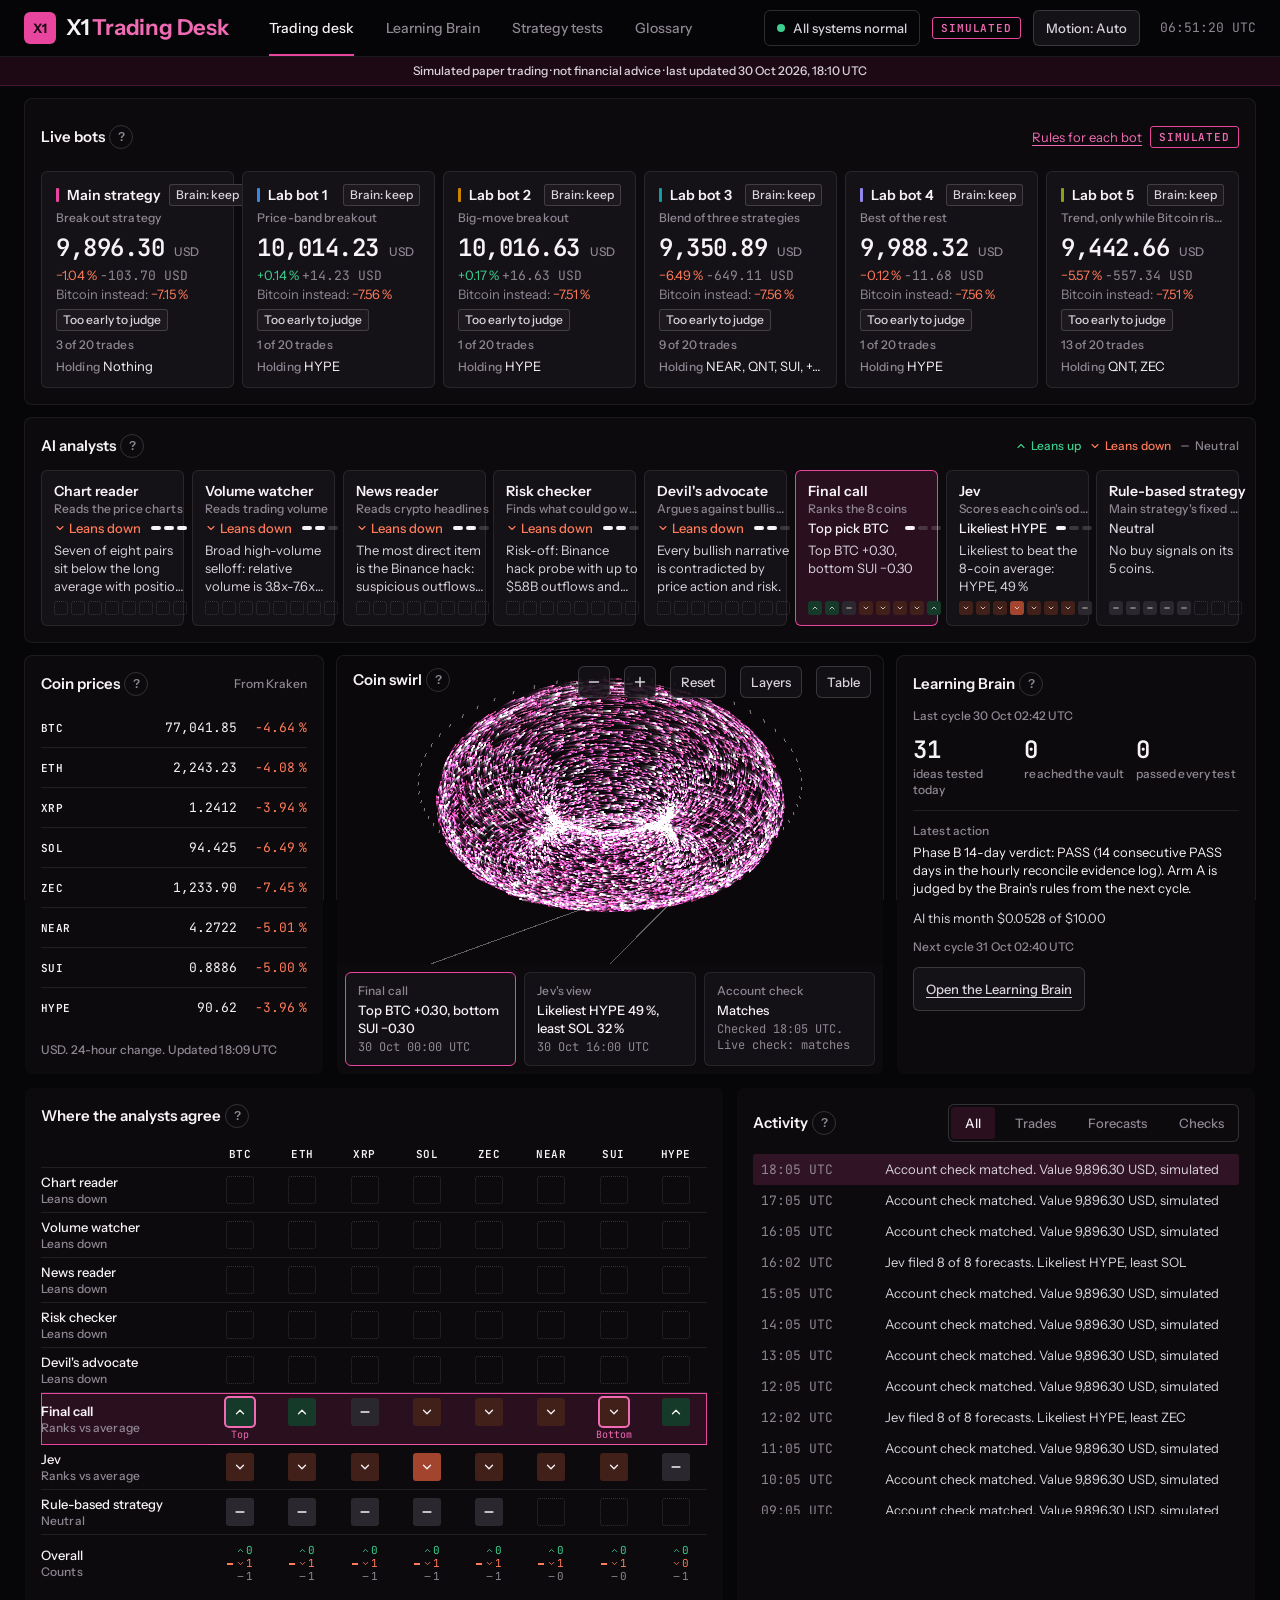
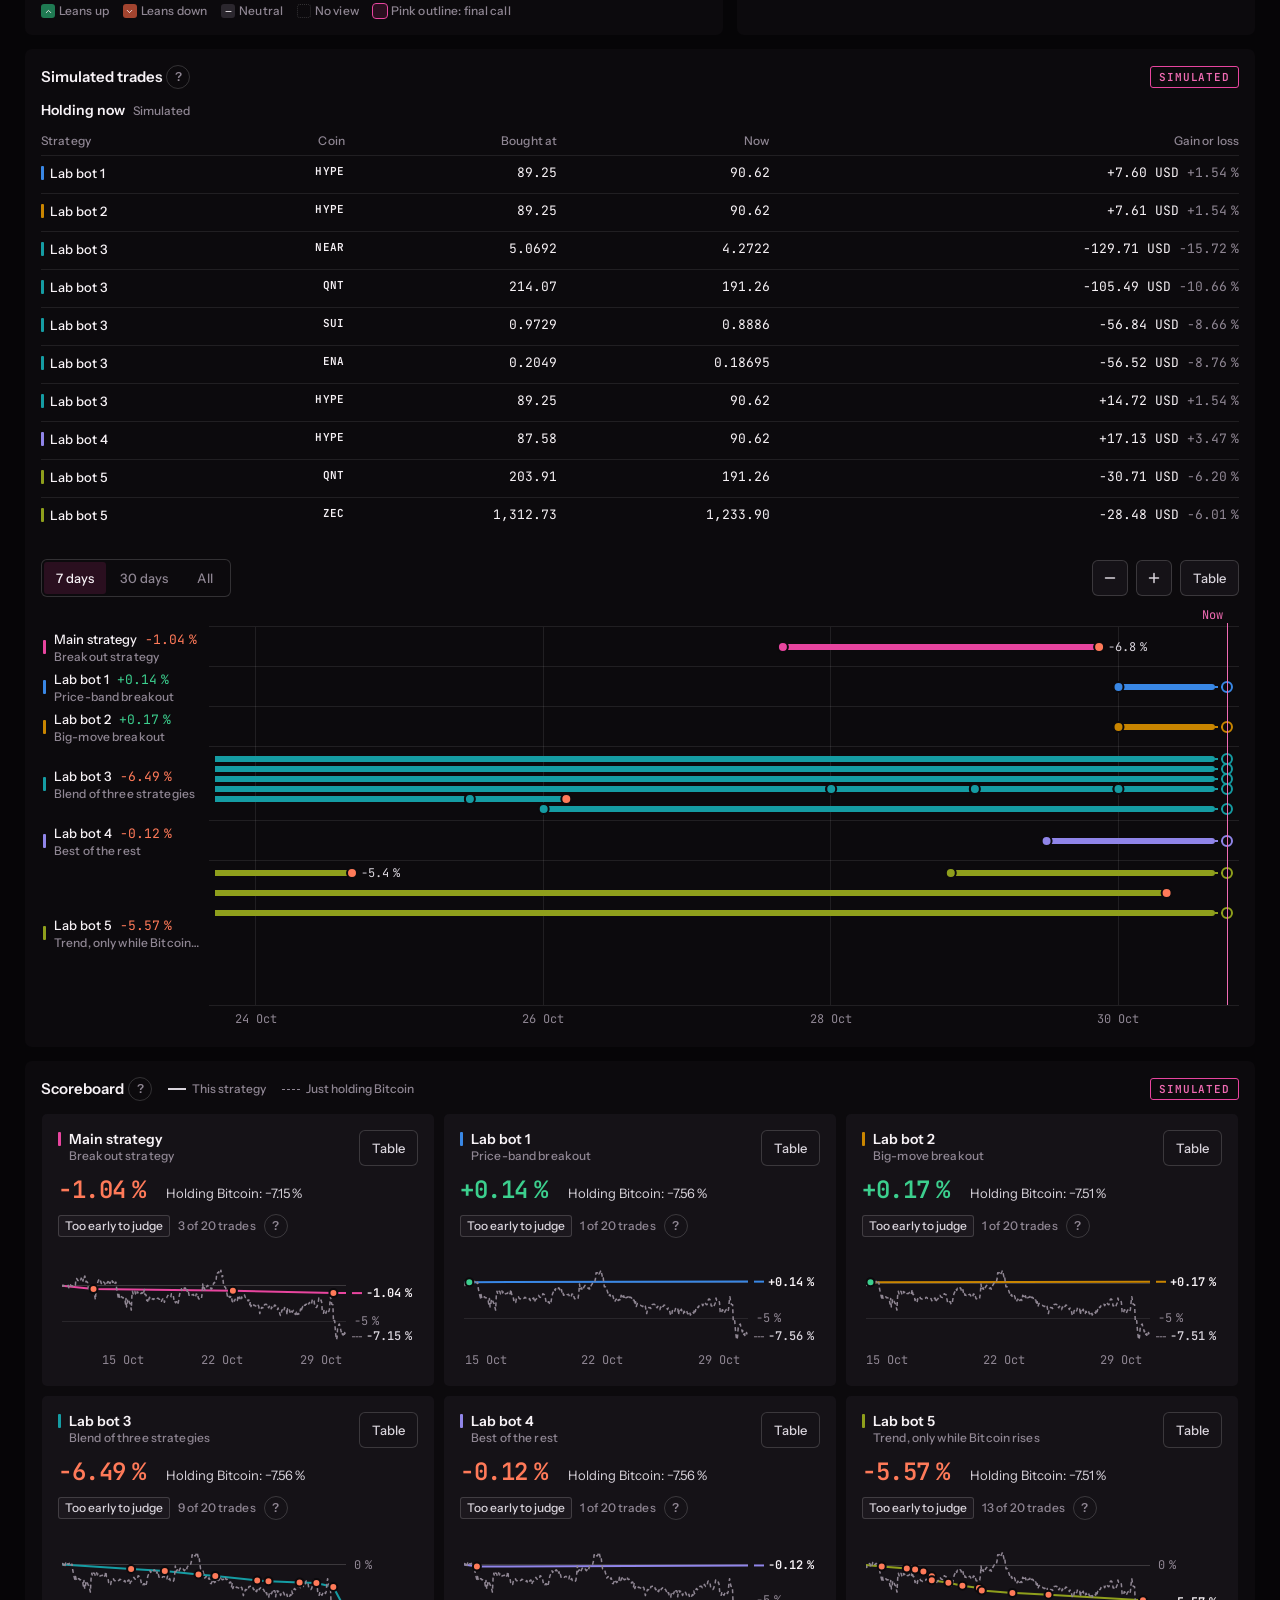
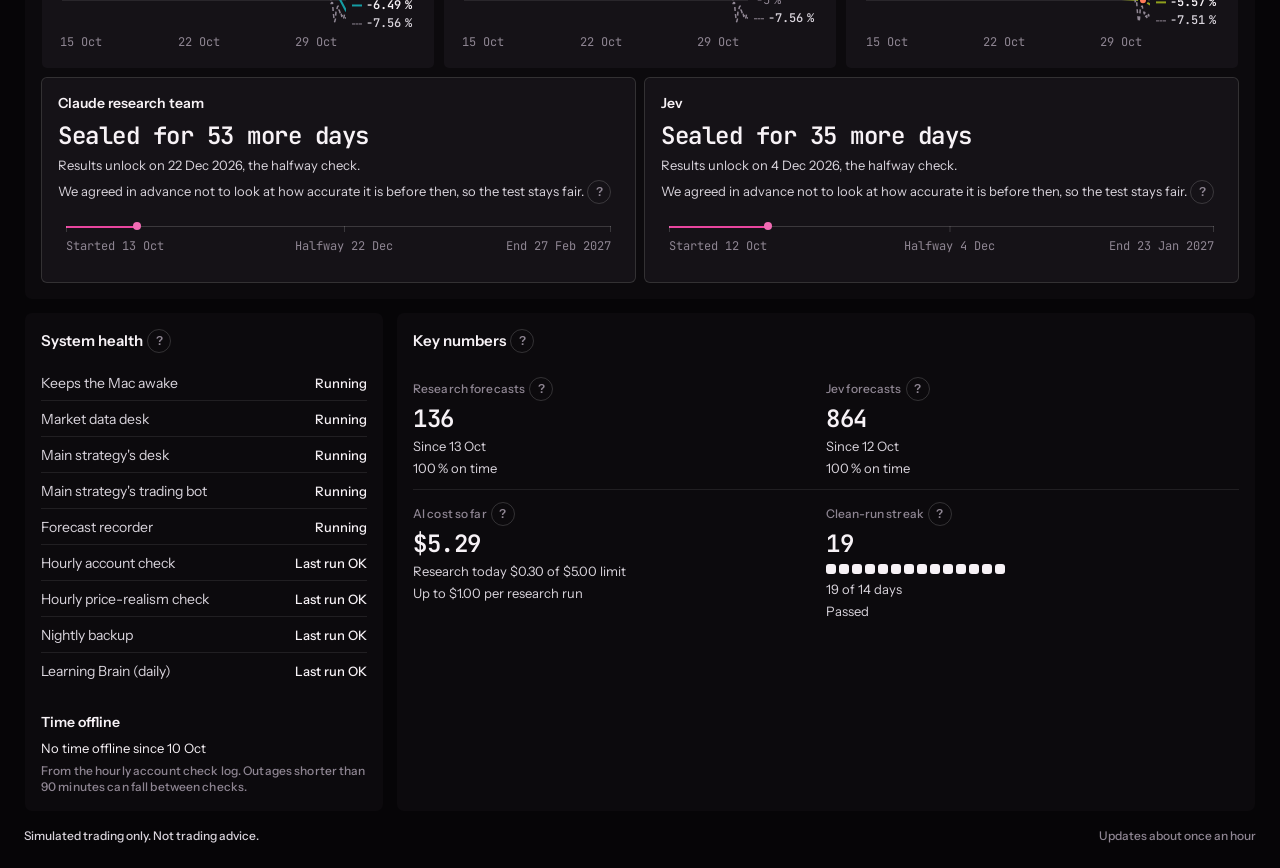
==== commit c0d75180: "Snapshot 2026-10-30 18:10 UTC" ====
--- a/index.html
+++ b/index.html
@@ -37,7 +37,7 @@
       <span class="clock t-data" id="sb-clock" aria-hidden="true"></span>
     </div>
   </div>
-</header><p class="share-banner" role="note">Simulated paper trading · not financial advice · last updated <time id="share-updated">24 Oct 2026, 14:10 UTC</time></p>
+</header><p class="share-banner" role="note">Simulated paper trading · not financial advice · last updated <time id="share-updated">30 Oct 2026, 18:10 UTC</time></p>
 <main id="main" class="page desk">
   <h1 class="sr-only">Trading desk</h1>
   <section class="panel p-bots" id="p-bots"></section>
